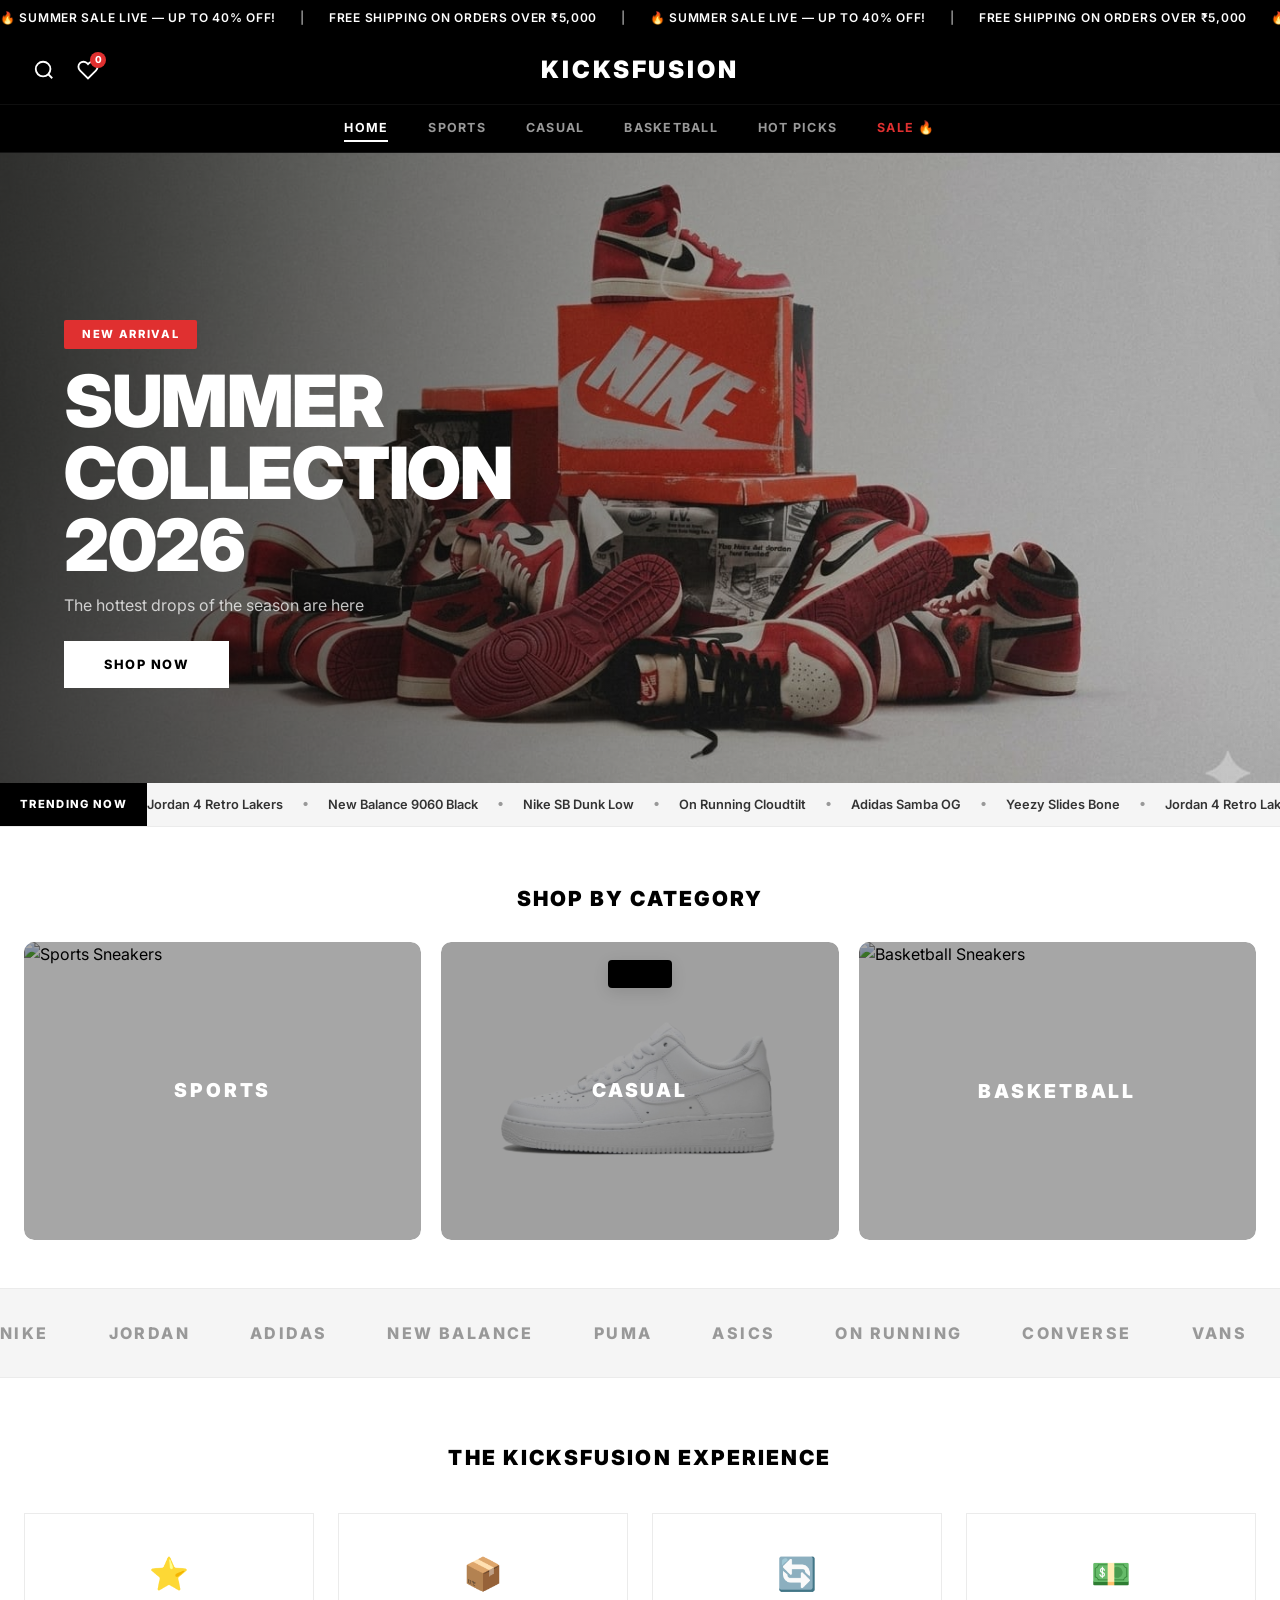
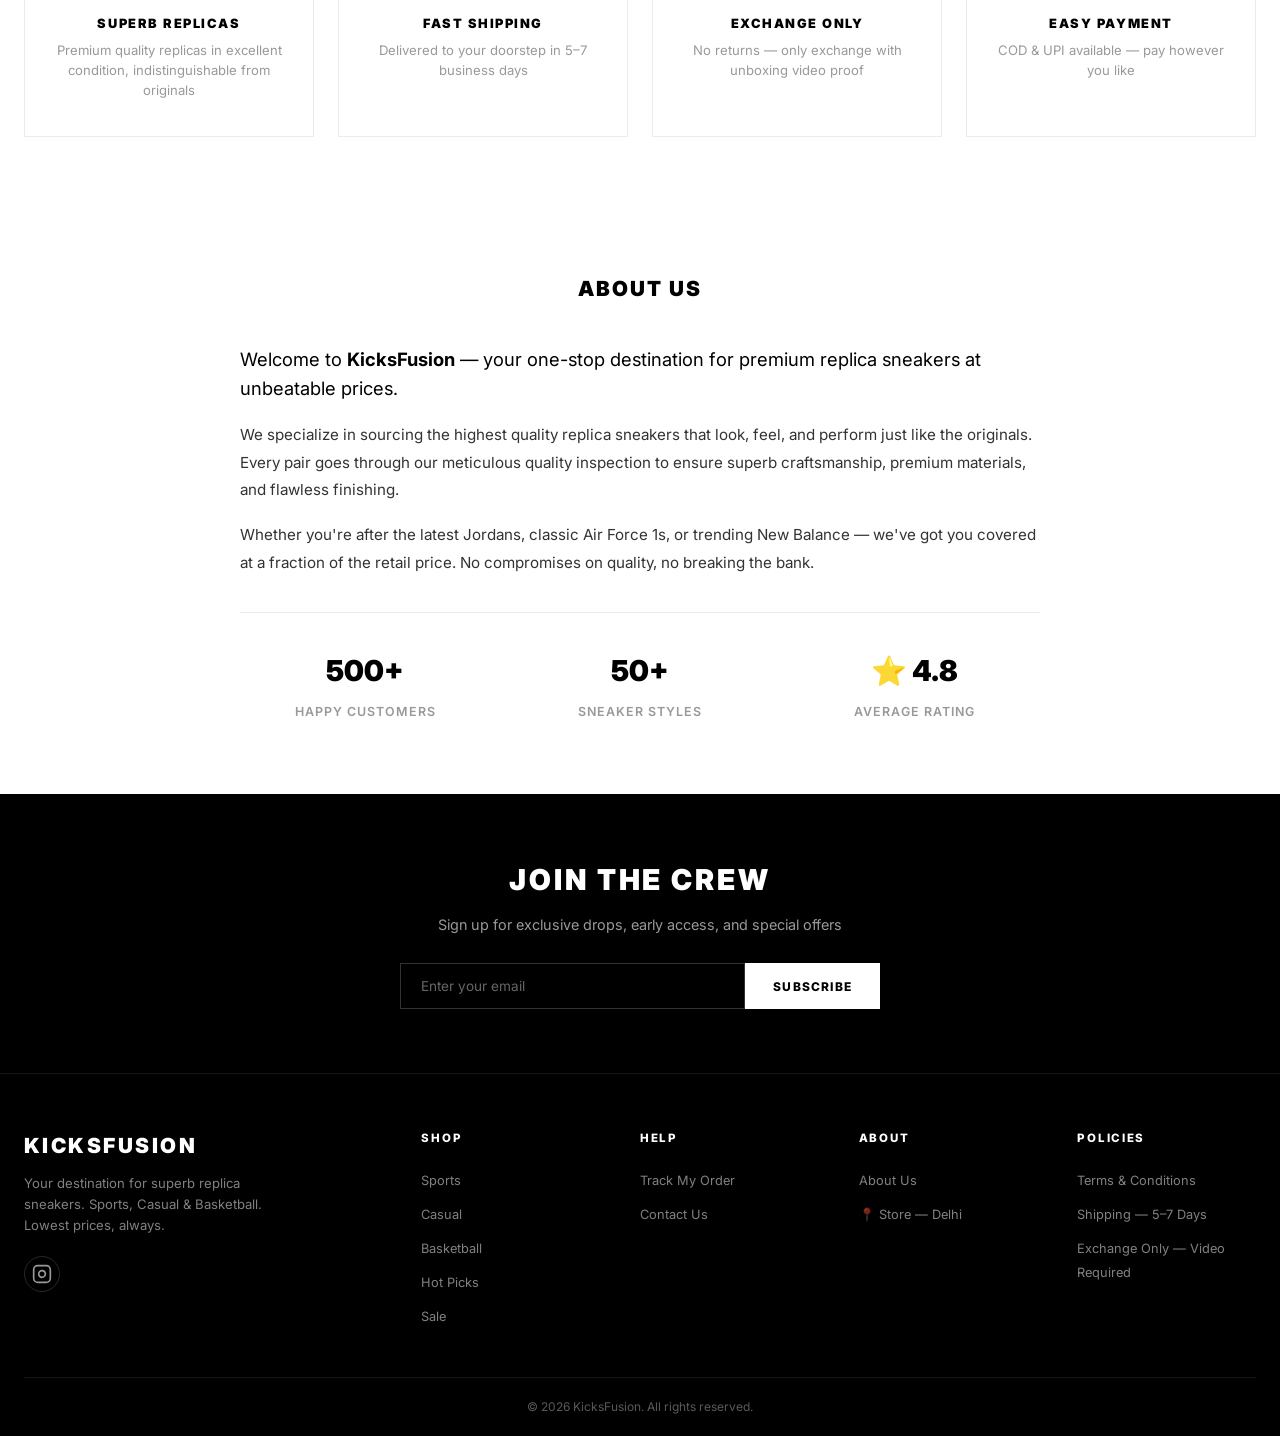
==== index.html @ e2db168f "Initial commit: Sneaker store website" ====
<!DOCTYPE html>
<html lang="en">
<head>
  <meta charset="UTF-8" />
  <meta name="viewport" content="width=device-width, initial-scale=1.0" />
  <title>KicksFusion — Premium Sneakers Store</title>
  <meta name="description" content="Shop premium replica sneakers at KicksFusion. Sports, Casual & Basketball shoes. Air Jordans, Nike Dunks, Yeezys, New Balance and more. Superb quality at the lowest prices." />
  <link rel="preconnect" href="https://fonts.googleapis.com" />
  <link rel="preconnect" href="https://fonts.gstatic.com" crossorigin />
  <link href="https://fonts.googleapis.com/css2?family=Inter:wght@400;500;600;700;800;900&display=swap" rel="stylesheet" />
  <link rel="stylesheet" href="style.css" />
</head>
<body>

  <!-- ========== ANNOUNCEMENT BAR ========== -->
  <div class="announcement-bar" id="announcement-bar">
    <div class="announcement-track">
      <div class="announcement-content">
        <span>🔥 SUMMER SALE LIVE — UP TO 40% OFF!</span>
        <span class="ann-divider">|</span>
        <span>FREE SHIPPING ON ORDERS OVER ₹5,000</span>
        <span class="ann-divider">|</span>
        <span>🔥 SUMMER SALE LIVE — UP TO 40% OFF!</span>
        <span class="ann-divider">|</span>
        <span>FREE SHIPPING ON ORDERS OVER ₹5,000</span>
      </div>
      <div class="announcement-content">
        <span>🔥 SUMMER SALE LIVE — UP TO 40% OFF!</span>
        <span class="ann-divider">|</span>
        <span>FREE SHIPPING ON ORDERS OVER ₹5,000</span>
        <span class="ann-divider">|</span>
        <span>🔥 SUMMER SALE LIVE — UP TO 40% OFF!</span>
        <span class="ann-divider">|</span>
        <span>FREE SHIPPING ON ORDERS OVER ₹5,000</span>
      </div>
    </div>
  </div>

  <!-- ========== NAVIGATION ========== -->
  <nav class="navbar" id="navbar">
    <div class="nav-container">
      <button class="hamburger" id="hamburger" aria-label="Menu">
        <svg width="24" height="24" viewBox="0 0 24 24" fill="none" stroke="currentColor" stroke-width="2"><line x1="3" y1="6" x2="21" y2="6"/><line x1="3" y1="12" x2="21" y2="12"/><line x1="3" y1="18" x2="21" y2="18"/></svg>
      </button>

      <a href="#" class="logo" id="logo">KICKSFUSION</a>

      <div class="nav-icons">
        <button class="nav-icon-btn" id="search-toggle" aria-label="Search">
          <svg width="22" height="22" viewBox="0 0 24 24" fill="none" stroke="currentColor" stroke-width="2"><circle cx="11" cy="11" r="8"/><line x1="21" y1="21" x2="16.65" y2="16.65"/></svg>
        </button>
        <a href="wishlist.html" class="nav-icon-btn nav-wishlist-btn" id="wishlist-toggle" aria-label="Wishlist">
          <svg width="22" height="22" viewBox="0 0 24 24" fill="none" stroke="currentColor" stroke-width="2"><path d="M20.84 4.61a5.5 5.5 0 00-7.78 0L12 5.67l-1.06-1.06a5.5 5.5 0 00-7.78 7.78l1.06 1.06L12 21.23l7.78-7.78 1.06-1.06a5.5 5.5 0 000-7.78z"/></svg>
          <span class="wishlist-count" id="wishlist-count">0</span>
        </a>
      </div>
    </div>

    <!-- Desktop Nav Links -->
    <div class="nav-links-bar">
      <div class="nav-links-container">
        <a href="index.html" class="nav-link active">HOME</a>
        <a href="category.html?cat=sports" class="nav-link">SPORTS</a>
        <a href="category.html?cat=casual" class="nav-link">CASUAL</a>
        <a href="category.html?cat=basketball" class="nav-link">BASKETBALL</a>
        <a href="category.html?cat=hot-picks" class="nav-link">HOT PICKS</a>
        <a href="category.html?cat=sale" class="nav-link sale-link">SALE 🔥</a>
      </div>
    </div>
  </nav>

  <!-- ========== MOBILE MENU ========== -->
  <div class="mobile-menu" id="mobile-menu">
    <div class="mobile-menu-header">
      <span class="mobile-menu-title">MENU</span>
      <button class="mobile-menu-close" id="mobile-menu-close" aria-label="Close menu">
        <svg width="24" height="24" viewBox="0 0 24 24" fill="none" stroke="currentColor" stroke-width="2"><line x1="18" y1="6" x2="6" y2="18"/><line x1="6" y1="6" x2="18" y2="18"/></svg>
      </button>
    </div>
    <div class="mobile-menu-links">
      <a href="index.html">HOME</a>
      <a href="category.html?cat=sports">SPORTS</a>
      <a href="category.html?cat=casual">CASUAL</a>
      <a href="category.html?cat=basketball">BASKETBALL</a>
      <a href="category.html?cat=hot-picks">HOT PICKS</a>
      <a href="category.html?cat=sale" class="sale-link">SALE 🔥</a>
    </div>
  </div>
  <div class="menu-overlay" id="menu-overlay"></div>

  <!-- ========== SEARCH BAR ========== -->
  <div class="search-overlay" id="search-overlay">
    <div class="search-bar-wrapper">
      <input type="text" class="search-input" id="search-input" placeholder="Search sneakers, brands, styles..." />
      <button class="search-close" id="search-close" aria-label="Close search">
        <svg width="24" height="24" viewBox="0 0 24 24" fill="none" stroke="currentColor" stroke-width="2"><line x1="18" y1="6" x2="6" y2="18"/><line x1="6" y1="6" x2="18" y2="18"/></svg>
      </button>
    </div>
    <div class="search-suggestions">
      <span class="search-tag">Jordan 1</span>
      <span class="search-tag">Dunks</span>
      <span class="search-tag">New Balance 550</span>
      <span class="search-tag">Yeezy</span>
      <span class="search-tag">Air Force 1</span>
      <span class="search-tag">On Running</span>
    </div>
  </div>

  <!-- ========== HERO CAROUSEL ========== -->
  <section class="hero-carousel" id="home">
    <div class="carousel-track" id="carousel-track">
      <div class="carousel-slide active" style="background-image: url('hero-banner.png');">
        <div class="slide-overlay"></div>
        <div class="slide-content">
          <span class="slide-tag">NEW ARRIVAL</span>
          <h1>SUMMER<br/>COLLECTION 2026</h1>
          <p>The hottest drops of the season are here</p>
          <a href="#categories" class="slide-btn" id="hero-shop-btn">SHOP NOW</a>
        </div>
      </div>
    </div>

  </section>

  <!-- ========== TRENDING TICKER ========== -->
  <section class="trending-ticker">
    <div class="ticker-label">TRENDING NOW</div>
    <div class="ticker-track">
      <div class="ticker-content">
        <a href="#" class="ticker-item">Jordan 4 Retro Lakers</a>
        <span class="ticker-dot">●</span>
        <a href="#" class="ticker-item">New Balance 9060 Black</a>
        <span class="ticker-dot">●</span>
        <a href="#" class="ticker-item">Nike SB Dunk Low</a>
        <span class="ticker-dot">●</span>
        <a href="#" class="ticker-item">On Running Cloudtilt</a>
        <span class="ticker-dot">●</span>
        <a href="#" class="ticker-item">Adidas Samba OG</a>
        <span class="ticker-dot">●</span>
        <a href="#" class="ticker-item">Yeezy Slides Bone</a>
        <span class="ticker-dot">●</span>
        <a href="#" class="ticker-item">Jordan 4 Retro Lakers</a>
        <span class="ticker-dot">●</span>
        <a href="#" class="ticker-item">New Balance 9060 Black</a>
        <span class="ticker-dot">●</span>
        <a href="#" class="ticker-item">Nike SB Dunk Low</a>
        <span class="ticker-dot">●</span>
        <a href="#" class="ticker-item">On Running Cloudtilt</a>
        <span class="ticker-dot">●</span>
        <a href="#" class="ticker-item">Adidas Samba OG</a>
        <span class="ticker-dot">●</span>
        <a href="#" class="ticker-item">Yeezy Slides Bone</a>
        <span class="ticker-dot">●</span>
      </div>
    </div>
  </section>

  <!-- ========== CATEGORY GRID ========== -->
  <section class="category-section" id="categories">
    <h2 class="section-title centered">SHOP BY CATEGORY</h2>
    <div class="category-grid">
      <a href="category.html?cat=sports" class="cat-block cat-animate" id="cat-sports">
        <img src="https://images.unsplash.com/photo-1542291026-7eec264c27ff?w=600&q=80" alt="Sports Sneakers" loading="lazy"/>
        <div class="cat-label">SPORTS</div>
      </a>
      <a href="category.html?cat=casual" class="cat-block cat-animate" id="cat-casual">
        <img src="af1_1.jpg" alt="Casual Sneakers" loading="lazy"/>
        <div class="cat-label">CASUAL</div>
      </a>
      <a href="category.html?cat=basketball" class="cat-block cat-animate" id="cat-basketball">
        <img src="https://images.unsplash.com/photo-1600185365926-3a2ce3cdb9eb?w=600&q=80" alt="Basketball Sneakers" loading="lazy"/>
        <div class="cat-label">BASKETBALL</div>
      </a>
    </div>
  </section>


  <!-- ========== BRAND MARQUEE ========== -->
  <section class="brand-marquee">
    <div class="brand-track">
      <div class="brand-items">
        <span>NIKE</span><span>JORDAN</span><span>ADIDAS</span><span>NEW BALANCE</span>
        <span>PUMA</span><span>ASICS</span><span>ON RUNNING</span><span>CONVERSE</span>
        <span>VANS</span><span>YEEZY</span><span>SALOMON</span><span>REEBOK</span>
        <span>NIKE</span><span>JORDAN</span><span>ADIDAS</span><span>NEW BALANCE</span>
        <span>PUMA</span><span>ASICS</span><span>ON RUNNING</span><span>CONVERSE</span>
        <span>VANS</span><span>YEEZY</span><span>SALOMON</span><span>REEBOK</span>
      </div>
    </div>
  </section>

  <!-- ========== KICKSFUSION EXPERIENCE ========== -->
  <section class="experience-section" id="experience">
    <h2 class="section-title centered">THE KICKSFUSION EXPERIENCE</h2>
    <div class="experience-grid">
      <div class="exp-card" id="exp-replicas">
        <div class="exp-icon">⭐</div>
        <h3>SUPERB REPLICAS</h3>
        <p>Premium quality replicas in excellent condition, indistinguishable from originals</p>
      </div>
      <div class="exp-card" id="exp-shipping">
        <div class="exp-icon">📦</div>
        <h3>FAST SHIPPING</h3>
        <p>Delivered to your doorstep in 5–7 business days</p>
      </div>
      <div class="exp-card" id="exp-returns">
        <div class="exp-icon">🔄</div>
        <h3>EXCHANGE ONLY</h3>
        <p>No returns — only exchange with unboxing video proof</p>
      </div>
      <div class="exp-card" id="exp-payment">
        <div class="exp-icon">💵</div>
        <h3>EASY PAYMENT</h3>
        <p>COD & UPI available — pay however you like</p>
      </div>
    </div>
  </section>

  <!-- ========== ABOUT US ========== -->
  <section class="about-section" id="about">
    <div class="about-inner">
      <h2 class="section-title centered">ABOUT US</h2>
      <div class="about-content">
        <div class="about-text">
          <p class="about-lead">Welcome to <strong>KicksFusion</strong> — your one-stop destination for premium replica sneakers at unbeatable prices.</p>
          <p>We specialize in sourcing the highest quality replica sneakers that look, feel, and perform just like the originals. Every pair goes through our meticulous quality inspection to ensure superb craftsmanship, premium materials, and flawless finishing.</p>
          <p>Whether you're after the latest Jordans, classic Air Force 1s, or trending New Balance — we've got you covered at a fraction of the retail price. No compromises on quality, no breaking the bank.</p>
          <div class="about-highlights">
            <div class="about-highlight">
              <span class="about-highlight-num">500+</span>
              <span class="about-highlight-label">Happy Customers</span>
            </div>
            <div class="about-highlight">
              <span class="about-highlight-num">50+</span>
              <span class="about-highlight-label">Sneaker Styles</span>
            </div>
            <div class="about-highlight">
              <span class="about-highlight-num">⭐ 4.8</span>
              <span class="about-highlight-label">Average Rating</span>
            </div>
          </div>
        </div>
      </div>
    </div>
  </section>

  <!-- ========== NEWSLETTER ========== -->
  <section class="newsletter-section" id="newsletter">
    <div class="newsletter-inner">
      <h2>JOIN THE CREW</h2>
      <p>Sign up for exclusive drops, early access, and special offers</p>
      <form class="newsletter-form" id="newsletter-form">
        <input type="email" id="newsletter-email" placeholder="Enter your email" required />
        <button type="submit" class="newsletter-btn">SUBSCRIBE</button>
      </form>
    </div>
  </section>

  <!-- ========== FOOTER ========== -->
  <footer class="footer" id="footer">
    <div class="footer-container">
      <div class="footer-grid">
        <div class="footer-col footer-brand-col">
          <a href="#" class="footer-logo">KICKSFUSION</a>
          <p class="footer-desc">Your destination for superb replica sneakers. Sports, Casual & Basketball. Lowest prices, always.</p>
          <div class="footer-socials">
            <a href="https://www.instagram.com/_kicks_fusion_/" target="_blank" aria-label="Instagram" class="social-link">
              <svg width="20" height="20" viewBox="0 0 24 24" fill="none" stroke="currentColor" stroke-width="2"><rect x="2" y="2" width="20" height="20" rx="5"/><path d="M16 11.37A4 4 0 1112.63 8 4 4 0 0116 11.37z"/><line x1="17.5" y1="6.5" x2="17.51" y2="6.5"/></svg>
            </a>
          </div>
        </div>
        <div class="footer-col">
          <h4>SHOP</h4>
          <ul>
            <li><a href="category.html?cat=sports">Sports</a></li>
            <li><a href="category.html?cat=casual">Casual</a></li>
            <li><a href="category.html?cat=basketball">Basketball</a></li>
            <li><a href="category.html?cat=hot-picks">Hot Picks</a></li>
            <li><a href="category.html?cat=sale">Sale</a></li>
          </ul>
        </div>
        <div class="footer-col">
          <h4>HELP</h4>
          <ul>
            <li><a href="https://wa.me/918830056741?text=Hi!%20I%20want%20to%20track%20my%20order." target="_blank">Track My Order</a></li>
            <li><a href="https://wa.me/918830056741?text=Hi!%20I%20need%20help." target="_blank">Contact Us</a></li>
          </ul>
        </div>
        <div class="footer-col">
          <h4>ABOUT</h4>
          <ul>
            <li><a href="#about">About Us</a></li>
            <li><a href="https://www.google.com/maps/place/Delhi" target="_blank">📍 Store — Delhi</a></li>
          </ul>
        </div>
        <div class="footer-col">
          <h4>POLICIES</h4>
          <ul>

            <li><a href="#">Terms & Conditions</a></li>
            <li><a href="#">Shipping — 5–7 Days</a></li>
            <li><a href="#">Exchange Only — Video Required</a></li>
          </ul>
        </div>
      </div>
      <div class="footer-bottom">
        <p>© 2026 KicksFusion. All rights reserved.</p>
      </div>
    </div>
  </footer>

  <!-- ========== TOAST ========== -->
  <div class="toast" id="toast">
    <span class="toast-msg" id="toast-msg"></span>
  </div>

  <script src="products.js"></script>
  <script src="script.js"></script>
</body>
</html>
---- style.css ----
/* ==============================================
   KICKSFUSION — Premium Sneaker Store Styles
   Inspired by CrepDogCrew design language
   ============================================== */

/* ---------- VARIABLES ---------- */
:root {
  --black: #000000;
  --white: #ffffff;
  --off-white: #f5f5f5;
  --light-grey: #ebebeb;
  --mid-grey: #999999;
  --dark-grey: #333333;
  --red: #e03030;
  --sale-red: #d32f2f;
  --green: #2e7d32;
  --font: 'Inter', system-ui, -apple-system, sans-serif;
  --max-w: 1400px;
  --transition: 0.3s ease;
  --shadow-sm: 0 1px 4px rgba(0,0,0,0.08);
  --shadow-md: 0 4px 16px rgba(0,0,0,0.12);
}

/* ---------- RESET ---------- */
*, *::before, *::after { margin: 0; padding: 0; box-sizing: border-box; }
html { scroll-behavior: smooth; font-size: 16px; }
body {
  font-family: var(--font);
  background: var(--white);
  color: var(--black);
  line-height: 1.5;
  overflow-x: hidden;
  -webkit-font-smoothing: antialiased;
}
a { text-decoration: none; color: inherit; }
ul { list-style: none; }
img { display: block; max-width: 100%; height: auto; }
button { font-family: inherit; cursor: pointer; border: none; background: none; color: inherit; }

/* ============================================
   ANNOUNCEMENT BAR
   ============================================ */
.announcement-bar {
  background: var(--black);
  color: var(--white);
  font-size: 0.75rem;
  font-weight: 600;
  letter-spacing: 0.06em;
  text-transform: uppercase;
  overflow: hidden;
  height: 36px;
  display: flex;
  align-items: center;
}

.announcement-track {
  width: 100%;
  overflow: hidden;
  display: flex;
}

.announcement-content {
  display: flex;
  gap: 24px;
  white-space: nowrap;
  animation: scrollAnnouncement 35s linear infinite;
  flex-shrink: 0;
  padding-right: 24px;
}

.ann-divider { color: var(--mid-grey); }

@keyframes scrollAnnouncement {
  from { transform: translateX(0); }
  to { transform: translateX(-100%); }
}

/* ============================================
   NAVBAR
   ============================================ */
.navbar {
  position: sticky;
  top: 0;
  z-index: 100;
  background: var(--black);
  border-bottom: 1px solid rgba(255,255,255,0.08);
}

.nav-container {
  display: flex;
  align-items: center;
  justify-content: space-between;
  padding: 14px 24px;
  max-width: var(--max-w);
  margin: 0 auto;
}

.hamburger {
  color: var(--white);
  display: flex;
  align-items: center;
  justify-content: center;
  width: 40px;
  height: 40px;
}

.logo {
  font-size: 1.5rem;
  font-weight: 900;
  letter-spacing: 0.12em;
  color: var(--white);
  position: absolute;
  left: 50%;
  transform: translateX(-50%);
}

.nav-icons {
  display: flex;
  align-items: center;
  gap: 4px;
}

.nav-icon-btn {
  color: var(--white);
  width: 40px;
  height: 40px;
  display: flex;
  align-items: center;
  justify-content: center;
  border-radius: 50%;
  transition: var(--transition);
}

.nav-icon-btn:hover { background: rgba(255,255,255,0.1); }

/* Wishlist header button */
.nav-wishlist-btn { position: relative; }

.wishlist-count {
  position: absolute;
  top: 2px;
  right: 2px;
  font-size: 0.6rem;
  font-weight: 800;
  background: var(--red);
  color: var(--white);
  min-width: 16px;
  height: 16px;
  display: flex;
  align-items: center;
  justify-content: center;
  border-radius: 50%;
  padding: 0 4px;
}

/* Like button on product cards */
.product-like-btn {
  position: absolute;
  bottom: 8px;
  right: 8px;
  z-index: 3;
  width: 32px;
  height: 32px;
  display: flex;
  align-items: center;
  justify-content: center;
  border-radius: 50%;
  background: var(--white);
  border: none;
  cursor: pointer;
  color: #ccc;
  box-shadow: 0 2px 8px rgba(0,0,0,0.1);
  transition: all 0.25s ease;
}

.product-like-btn:hover {
  background: var(--white);
  transform: scale(1.1);
}

.product-like-btn.liked {
  color: #e53e3e;
  background: var(--white);
}

.product-like-btn.liked svg {
  animation: likePopIn 0.35s ease;
}

@keyframes likePopIn {
  0% { transform: scale(1); }
  50% { transform: scale(1.35); }
  100% { transform: scale(1); }
}

/* Desktop Nav Links Bar */
.nav-links-bar {
  background: var(--black);
  border-top: 1px solid rgba(255,255,255,0.06);
  display: none;
}

.nav-links-container {
  max-width: var(--max-w);
  margin: 0 auto;
  display: flex;
  justify-content: center;
  gap: 40px;
  padding: 10px 24px;
}

.nav-link {
  font-size: 0.78rem;
  font-weight: 700;
  letter-spacing: 0.1em;
  color: rgba(255,255,255,0.6);
  transition: var(--transition);
  padding: 4px 0;
  position: relative;
}

.nav-link::after {
  content: '';
  position: absolute;
  bottom: 0;
  left: 0;
  width: 0;
  height: 2px;
  background: var(--white);
  transition: var(--transition);
}

.nav-link:hover, .nav-link.active { color: var(--white); }
.nav-link:hover::after, .nav-link.active::after { width: 100%; }
.nav-link.sale-link { color: var(--red); }
.nav-link.sale-link:hover { color: #ff5555; }
.nav-link.sale-link::after { background: var(--red); }

@media (min-width: 769px) {
  .nav-links-bar { display: block; }
  .hamburger { display: none; }
}

/* ============================================
   MOBILE MENU
   ============================================ */
.mobile-menu {
  position: fixed;
  top: 0;
  left: -100%;
  width: 320px;
  max-width: 85vw;
  height: 100vh;
  background: var(--white);
  z-index: 1000;
  transition: left 0.35s cubic-bezier(0.4, 0, 0.2, 1);
  overflow-y: auto;
}

.mobile-menu.open { left: 0; }

.mobile-menu-header {
  display: flex;
  align-items: center;
  justify-content: space-between;
  padding: 20px 24px;
  border-bottom: 1px solid var(--light-grey);
}

.mobile-menu-title {
  font-size: 0.85rem;
  font-weight: 800;
  letter-spacing: 0.15em;
}

.mobile-menu-close {
  width: 36px;
  height: 36px;
  display: flex;
  align-items: center;
  justify-content: center;
}

.mobile-menu-links {
  display: flex;
  flex-direction: column;
}

.mobile-menu-links a {
  padding: 16px 24px;
  font-size: 0.9rem;
  font-weight: 700;
  letter-spacing: 0.08em;
  border-bottom: 1px solid var(--light-grey);
  transition: var(--transition);
}

.mobile-menu-links a:hover { background: var(--off-white); }
.mobile-menu-links .sale-link { color: var(--red); }

.menu-overlay {
  position: fixed;
  inset: 0;
  background: rgba(0,0,0,0.5);
  z-index: 999;
  opacity: 0;
  pointer-events: none;
  transition: opacity 0.3s ease;
}

.menu-overlay.show {
  opacity: 1;
  pointer-events: all;
}

/* ============================================
   SEARCH OVERLAY
   ============================================ */
.search-overlay {
  position: fixed;
  top: 0;
  left: 0;
  right: 0;
  background: var(--white);
  z-index: 500;
  padding: 24px;
  transform: translateY(-100%);
  transition: transform 0.35s cubic-bezier(0.4, 0, 0.2, 1);
  box-shadow: var(--shadow-md);
}

.search-overlay.open { transform: translateY(0); }

.search-bar-wrapper {
  max-width: 700px;
  margin: 0 auto;
  display: flex;
  align-items: center;
  gap: 12px;
  border-bottom: 2px solid var(--black);
  padding-bottom: 12px;
}

.search-input {
  flex: 1;
  font-size: 1.1rem;
  font-weight: 500;
  border: none;
  outline: none;
  font-family: inherit;
  background: transparent;
}

.search-close {
  width: 36px;
  height: 36px;
  display: flex;
  align-items: center;
  justify-content: center;
}

.search-suggestions {
  max-width: 700px;
  margin: 16px auto 0;
  display: flex;
  flex-wrap: wrap;
  gap: 8px;
}

.search-tag {
  padding: 6px 16px;
  background: var(--off-white);
  border-radius: 50px;
  font-size: 0.8rem;
  font-weight: 600;
  cursor: pointer;
  transition: var(--transition);
}

.search-tag:hover {
  background: var(--black);
  color: var(--white);
}

/* ============================================
   HERO CAROUSEL
   ============================================ */
.hero-carousel {
  position: relative;
  width: 100%;
  height: 70vh;
  min-height: 400px;
  max-height: 700px;
  overflow: hidden;
  background: var(--black);
}

.carousel-track {
  width: 100%;
  height: 100%;
  position: relative;
}

.carousel-slide {
  position: absolute;
  inset: 0;
  background-size: cover;
  background-position: center;
  opacity: 0;
  transition: opacity 0.8s ease;
}

.carousel-slide.active { opacity: 1; }

.slide-overlay {
  position: absolute;
  inset: 0;
  background: linear-gradient(to right, rgba(0,0,0,0.7) 0%, rgba(0,0,0,0.3) 50%, rgba(0,0,0,0.1) 100%);
}

.slide-content {
  position: absolute;
  bottom: 15%;
  left: 5%;
  color: var(--white);
  max-width: 500px;
  z-index: 2;
}

.slide-tag {
  display: inline-block;
  font-size: 0.7rem;
  font-weight: 800;
  letter-spacing: 0.15em;
  padding: 6px 18px;
  background: var(--red);
  color: var(--white);
  border-radius: 2px;
  margin-bottom: 16px;
  text-transform: uppercase;
}

.slide-content h1 {
  font-size: clamp(2.5rem, 6vw, 4.5rem);
  font-weight: 900;
  line-height: 1;
  letter-spacing: -0.02em;
  margin-bottom: 12px;
  text-transform: uppercase;
}

.slide-content p {
  font-size: 1rem;
  color: rgba(255,255,255,0.75);
  margin-bottom: 24px;
  font-weight: 400;
}

.slide-btn {
  display: inline-block;
  padding: 14px 40px;
  background: var(--white);
  color: var(--black);
  font-size: 0.8rem;
  font-weight: 800;
  letter-spacing: 0.12em;
  text-transform: uppercase;
  transition: var(--transition);
}

.slide-btn:hover {
  background: var(--black);
  color: var(--white);
  outline: 2px solid var(--white);
}

.carousel-controls {
  position: absolute;
  bottom: 24px;
  right: 5%;
  display: flex;
  align-items: center;
  gap: 12px;
  z-index: 3;
}

.carousel-arrow {
  width: 44px;
  height: 44px;
  background: rgba(255,255,255,0.15);
  backdrop-filter: blur(8px);
  border-radius: 50%;
  display: flex;
  align-items: center;
  justify-content: center;
  color: var(--white);
  transition: var(--transition);
  border: 1px solid rgba(255,255,255,0.2);
}

.carousel-arrow:hover {
  background: var(--white);
  color: var(--black);
}

.carousel-dots {
  display: flex;
  gap: 8px;
}

.carousel-dot {
  width: 10px;
  height: 10px;
  border-radius: 50%;
  background: rgba(255,255,255,0.3);
  cursor: pointer;
  transition: var(--transition);
}

.carousel-dot.active {
  background: var(--white);
  transform: scale(1.2);
}

/* ============================================
   TRENDING TICKER
   ============================================ */
.trending-ticker {
  display: flex;
  align-items: center;
  background: var(--off-white);
  border-bottom: 1px solid var(--light-grey);
  height: 44px;
  overflow: hidden;
}

.ticker-label {
  flex-shrink: 0;
  font-size: 0.7rem;
  font-weight: 800;
  letter-spacing: 0.12em;
  padding: 0 20px;
  background: var(--black);
  color: var(--white);
  height: 100%;
  display: flex;
  align-items: center;
}

.ticker-track {
  flex: 1;
  overflow: hidden;
}

.ticker-content {
  display: flex;
  align-items: center;
  gap: 20px;
  white-space: nowrap;
  animation: tickerScroll 25s linear infinite;
}

.ticker-item {
  font-size: 0.8rem;
  font-weight: 600;
  color: var(--dark-grey);
  transition: var(--transition);
}

.ticker-item:hover { color: var(--red); }

.ticker-dot {
  font-size: 0.35rem;
  color: var(--mid-grey);
}

@keyframes tickerScroll {
  from { transform: translateX(0); }
  to { transform: translateX(-50%); }
}

/* ============================================
   CATEGORY SECTION & GRID
   ============================================ */
.category-section {
  padding: 56px 0 48px;
}

.category-grid {
  display: grid;
  grid-template-columns: repeat(3, 1fr);
  gap: 20px;
  max-width: var(--max-w);
  margin: 28px auto 0;
  padding: 0 24px;
}

.cat-block {
  position: relative;
  aspect-ratio: 4/3;
  overflow: hidden;
  display: flex;
  align-items: center;
  justify-content: center;
  border-radius: 10px;
}

.cat-block img {
  width: 100%;
  height: 100%;
  object-fit: cover;
  transition: transform 0.5s ease;
}

.cat-block:hover img { transform: scale(1.08); }

.cat-block::after {
  content: '';
  position: absolute;
  inset: 0;
  background: rgba(0,0,0,0.35);
  transition: var(--transition);
  border-radius: 10px;
}

.cat-block:hover::after { background: rgba(0,0,0,0.15); }

.cat-label {
  position: absolute;
  z-index: 2;
  font-size: clamp(0.95rem, 1.8vw, 1.2rem);
  font-weight: 900;
  letter-spacing: 0.15em;
  color: var(--white);
  text-transform: uppercase;
}

/* Category card staggered animation */
.cat-animate {
  opacity: 0;
  transform: translateY(40px) scale(0.95);
  transition: opacity 0.6s cubic-bezier(0.4, 0, 0.2, 1),
              transform 0.6s cubic-bezier(0.4, 0, 0.2, 1);
}

.cat-animate.visible { opacity: 1; transform: translateY(0) scale(1); }
.cat-animate:nth-child(1) { transition-delay: 0.05s; }
.cat-animate:nth-child(2) { transition-delay: 0.2s; }
.cat-animate:nth-child(3) { transition-delay: 0.35s; }

/* ============================================
   PRODUCT SECTIONS
   ============================================ */
.product-section {
  padding: 48px 0 56px;
}

.section-top {
  display: flex;
  align-items: center;
  justify-content: space-between;
  padding: 0 24px;
  margin-bottom: 28px;
  max-width: var(--max-w);
  margin-left: auto;
  margin-right: auto;
  margin-bottom: 28px;
}

.section-title {
  font-size: 1.3rem;
  font-weight: 900;
  letter-spacing: 0.1em;
  text-transform: uppercase;
}

.section-title.centered { text-align: center; }

.view-all-link {
  font-size: 0.8rem;
  font-weight: 700;
  letter-spacing: 0.06em;
  color: var(--dark-grey);
  transition: var(--transition);
  text-transform: uppercase;
  border-bottom: 2px solid transparent;
  padding-bottom: 2px;
}

.view-all-link:hover {
  color: var(--black);
  border-bottom-color: var(--black);
}

/* Product Scroll Container */
.product-scroll {
  display: flex;
  gap: 16px;
  overflow-x: auto;
  scroll-snap-type: x mandatory;
  padding: 0 24px 16px;
  max-width: var(--max-w);
  margin: 0 auto;
  scrollbar-width: none;
  -ms-overflow-style: none;
}

.product-scroll::-webkit-scrollbar { display: none; }

/* Product Card */
.product-card {
  flex: 0 0 240px;
  scroll-snap-align: start;
  cursor: pointer;
  position: relative;
  background: var(--white);
  transition: var(--transition);
}

.product-card:hover { transform: translateY(-4px); }

.product-card-image {
  position: relative;
  aspect-ratio: 1;
  background: #f5f5f5;
  overflow: hidden;
}

.product-card-image img {
  width: 100%;
  height: 100%;
  object-fit: cover;
  transition: transform 0.4s ease;
}

.product-card:hover .product-card-image img { transform: scale(1.05); }

.product-card-badge {
  position: absolute;
  top: 10px;
  left: 10px;
  z-index: 2;
  font-size: 0.65rem;
  font-weight: 800;
  padding: 4px 10px;
  text-transform: uppercase;
  letter-spacing: 0.06em;
}

.badge-sale { background: var(--sale-red); color: var(--white); }
.badge-new { background: var(--black); color: var(--white); }
.badge-hot { background: #ff8c00; color: var(--white); }
.badge-exclusive { background: #6c3aab; color: var(--white); }

.product-card-info {
  padding: 16px 8px 12px;
  text-align: center;
}

.product-card-name {
  font-size: 0.78rem;
  font-weight: 800;
  text-transform: uppercase;
  letter-spacing: 0.03em;
  line-height: 1.35;
  margin-bottom: 8px;
  color: var(--black);
  display: -webkit-box;
  -webkit-line-clamp: 2;
  -webkit-box-orient: vertical;
  overflow: hidden;
}

.product-card-price {
  display: flex;
  align-items: center;
  justify-content: center;
  gap: 8px;
  flex-wrap: wrap;
}

.price-label {
  font-size: 0.8rem;
  font-weight: 500;
  color: var(--dark-grey);
}

.price-current {
  font-size: 0.9rem;
  font-weight: 800;
}

.price-old {
  font-size: 0.8rem;
  color: var(--sale-red);
  text-decoration: line-through;
  font-weight: 500;
}

.price-discount {
  font-size: 0.72rem;
  font-weight: 700;
  color: var(--green);
}

/* ============================================
   PROMO BANNER
   ============================================ */
.promo-banner {
  padding: 2px 0;
}

.promo-banner-inner {
  display: block;
  position: relative;
  width: 100%;
  height: 360px;
  background-size: cover;
  background-position: center;
  overflow: hidden;
}

.promo-overlay {
  position: absolute;
  inset: 0;
  background: linear-gradient(to right, rgba(0,0,0,0.65) 0%, rgba(0,0,0,0.2) 60%, transparent 100%);
}

.promo-content {
  position: absolute;
  bottom: 15%;
  left: 5%;
  color: var(--white);
  z-index: 2;
}

.promo-tag {
  display: inline-block;
  font-size: 0.7rem;
  font-weight: 800;
  letter-spacing: 0.12em;
  padding: 5px 14px;
  background: var(--red);
  margin-bottom: 14px;
  text-transform: uppercase;
}

.promo-content h2 {
  font-size: clamp(1.8rem, 4vw, 3rem);
  font-weight: 900;
  line-height: 1.05;
  letter-spacing: 0.02em;
  text-transform: uppercase;
  margin-bottom: 16px;
}

.promo-cta {
  font-size: 0.8rem;
  font-weight: 800;
  letter-spacing: 0.1em;
  padding: 12px 32px;
  background: var(--white);
  color: var(--black);
  text-transform: uppercase;
  display: inline-block;
  transition: var(--transition);
}

.promo-banner-inner:hover .promo-cta {
  background: var(--black);
  color: var(--white);
}

/* ============================================
   CATEGORY BANNER ROW
   ============================================ */
.category-banner-row {
  display: flex;
  overflow-x: auto;
  gap: 2px;
  scrollbar-width: none;
  padding: 2px 0;
}

.category-banner-row::-webkit-scrollbar { display: none; }

.cat-banner-item {
  flex: 0 0 20%;
  min-width: 200px;
  position: relative;
  aspect-ratio: 3/4;
  overflow: hidden;
}

.cat-banner-item img {
  width: 100%;
  height: 100%;
  object-fit: cover;
  transition: transform 0.5s ease;
}

.cat-banner-item:hover img { transform: scale(1.06); }

.cat-banner-item::after {
  content: '';
  position: absolute;
  inset: 0;
  background: linear-gradient(to top, rgba(0,0,0,0.6) 0%, transparent 50%);
}

.cat-banner-label {
  position: absolute;
  bottom: 20px;
  left: 0;
  right: 0;
  text-align: center;
  font-size: 0.85rem;
  font-weight: 900;
  letter-spacing: 0.15em;
  color: var(--white);
  text-transform: uppercase;
  z-index: 2;
}

/* ============================================
   BRAND MARQUEE
   ============================================ */
.brand-marquee {
  padding: 32px 0;
  border-top: 1px solid var(--light-grey);
  border-bottom: 1px solid var(--light-grey);
  overflow: hidden;
  background: var(--off-white);
}

.brand-track { overflow: hidden; }

.brand-items {
  display: flex;
  gap: 60px;
  animation: brandScroll 20s linear infinite;
  white-space: nowrap;
}

.brand-items span {
  font-size: 1rem;
  font-weight: 800;
  color: var(--mid-grey);
  letter-spacing: 0.15em;
  flex-shrink: 0;
}

@keyframes brandScroll {
  from { transform: translateX(0); }
  to { transform: translateX(-50%); }
}

/* ============================================
   EXPERIENCE SECTION
   ============================================ */
.experience-section {
  padding: 64px 24px;
  max-width: var(--max-w);
  margin: 0 auto;
}

.experience-section .section-title {
  margin-bottom: 40px;
}

.experience-grid {
  display: grid;
  grid-template-columns: repeat(4, 1fr);
  gap: 24px;
}

.exp-card {
  text-align: center;
  padding: 36px 20px;
  border: 1px solid var(--light-grey);
  transition: var(--transition);
}

.exp-card:hover {
  border-color: var(--black);
  transform: translateY(-4px);
  box-shadow: var(--shadow-md);
}

.exp-icon {
  font-size: 2rem;
  margin-bottom: 16px;
}

.exp-card h3 {
  font-size: 0.8rem;
  font-weight: 900;
  letter-spacing: 0.12em;
  margin-bottom: 8px;
}

.exp-card p {
  font-size: 0.82rem;
  color: var(--mid-grey);
  line-height: 1.5;
}

/* ============================================
   ABOUT US SECTION
   ============================================ */
.about-section {
  padding: 72px 24px;
  background: var(--white);
}

.about-inner {
  max-width: var(--max-w);
  margin: 0 auto;
}

.about-section .section-title {
  margin-bottom: 40px;
}

.about-content {
  max-width: 800px;
  margin: 0 auto;
}

.about-text p {
  font-size: 0.95rem;
  color: var(--dark-grey);
  line-height: 1.8;
  margin-bottom: 18px;
}

.about-lead {
  font-size: 1.15rem !important;
  color: var(--black) !important;
  line-height: 1.6 !important;
}

.about-highlights {
  display: grid;
  grid-template-columns: repeat(3, 1fr);
  gap: 24px;
  margin-top: 36px;
  padding-top: 36px;
  border-top: 1px solid var(--light-grey);
}

.about-highlight {
  text-align: center;
}

.about-highlight-num {
  display: block;
  font-size: 1.8rem;
  font-weight: 900;
  color: var(--black);
  margin-bottom: 6px;
}

.about-highlight-label {
  font-size: 0.78rem;
  font-weight: 600;
  text-transform: uppercase;
  letter-spacing: 0.08em;
  color: var(--mid-grey);
}

@media (max-width: 480px) {
  .about-highlights { grid-template-columns: 1fr; gap: 20px; }
}

/* ============================================
   NEWSLETTER
   ============================================ */
.newsletter-section {
  background: var(--black);
  color: var(--white);
  padding: 64px 24px;
}

.newsletter-inner {
  max-width: 600px;
  margin: 0 auto;
  text-align: center;
}

.newsletter-inner h2 {
  font-size: 1.8rem;
  font-weight: 900;
  letter-spacing: 0.1em;
  margin-bottom: 12px;
}

.newsletter-inner p {
  color: rgba(255,255,255,0.6);
  font-size: 0.9rem;
  margin-bottom: 28px;
}

.newsletter-form {
  display: flex;
  gap: 0;
  max-width: 480px;
  margin: 0 auto;
}

.newsletter-form input {
  flex: 1;
  padding: 14px 20px;
  font-size: 0.85rem;
  font-family: inherit;
  border: 1px solid rgba(255,255,255,0.2);
  background: transparent;
  color: var(--white);
  outline: none;
  transition: var(--transition);
}

.newsletter-form input::placeholder { color: rgba(255,255,255,0.4); }
.newsletter-form input:focus { border-color: var(--white); }

.newsletter-btn {
  padding: 14px 28px;
  background: var(--white);
  color: var(--black);
  font-size: 0.75rem;
  font-weight: 800;
  letter-spacing: 0.1em;
  border: none;
  cursor: pointer;
  font-family: inherit;
  transition: var(--transition);
}

.newsletter-btn:hover {
  background: var(--red);
  color: var(--white);
}

/* ============================================
   FOOTER
   ============================================ */
.footer {
  background: var(--black);
  color: var(--white);
  padding: 56px 24px 0;
  border-top: 1px solid rgba(255,255,255,0.08);
}

.footer-container {
  max-width: var(--max-w);
  margin: 0 auto;
}

.footer-grid {
  display: grid;
  grid-template-columns: 2fr 1fr 1fr 1fr 1fr;
  gap: 40px;
  padding-bottom: 40px;
}

.footer-logo {
  font-size: 1.3rem;
  font-weight: 900;
  letter-spacing: 0.12em;
  color: var(--white);
  display: block;
  margin-bottom: 12px;
}

.footer-desc {
  font-size: 0.82rem;
  color: rgba(255,255,255,0.5);
  line-height: 1.6;
  margin-bottom: 20px;
  max-width: 260px;
}

.footer-socials {
  display: flex;
  gap: 12px;
}

.social-link {
  width: 36px;
  height: 36px;
  display: flex;
  align-items: center;
  justify-content: center;
  border: 1px solid rgba(255,255,255,0.15);
  border-radius: 50%;
  color: rgba(255,255,255,0.6);
  transition: var(--transition);
}

.social-link:hover {
  background: var(--white);
  color: var(--black);
  border-color: var(--white);
}

.footer-col h4 {
  font-size: 0.72rem;
  font-weight: 800;
  letter-spacing: 0.15em;
  color: var(--white);
  margin-bottom: 20px;
}

.footer-col ul li {
  margin-bottom: 10px;
}

.footer-col ul a {
  font-size: 0.8rem;
  color: rgba(255,255,255,0.5);
  transition: var(--transition);
}

.footer-col ul a:hover {
  color: var(--white);
}

.footer-bottom {
  padding: 20px 0;
  border-top: 1px solid rgba(255,255,255,0.08);
  text-align: center;
}

.footer-bottom p {
  font-size: 0.75rem;
  color: rgba(255,255,255,0.35);
}

/* ============================================
   TOAST
   ============================================ */
.toast {
  position: fixed;
  bottom: 32px;
  left: 50%;
  transform: translateX(-50%) translateY(120px);
  background: var(--black);
  color: var(--white);
  padding: 14px 32px;
  font-size: 0.85rem;
  font-weight: 600;
  border-radius: 4px;
  z-index: 9999;
  transition: transform 0.4s cubic-bezier(0.4, 0, 0.2, 1);
  box-shadow: var(--shadow-md);
  white-space: nowrap;
}

.toast.show {
  transform: translateX(-50%) translateY(0);
}

/* ============================================
   SCROLL REVEAL
   ============================================ */
.reveal {
  opacity: 0;
  transform: translateY(30px);
  transition: opacity 0.6s ease, transform 0.6s ease;
}

.reveal.visible {
  opacity: 1;
  transform: translateY(0);
}

/* ============================================
   RESPONSIVE
   ============================================ */
@media (max-width: 1024px) {
  .experience-grid { grid-template-columns: repeat(2, 1fr); }
  .footer-grid { grid-template-columns: repeat(3, 1fr); }
  .product-card { flex: 0 0 220px; }
}

@media (max-width: 768px) {
  .category-grid { grid-template-columns: repeat(2, 1fr); }
  .cat-block { aspect-ratio: 4/3; }
  .promo-banner-inner { height: 280px; }
  .cat-banner-item { flex: 0 0 45%; min-width: 160px; }
  .experience-grid { grid-template-columns: 1fr 1fr; gap: 12px; }
  .exp-card { padding: 24px 16px; }
  .footer-grid {
    grid-template-columns: 1fr 1fr;
    gap: 32px;
  }
  .newsletter-form { flex-direction: column; }
  .hero-carousel { height: 50vh; min-height: 320px; }
  .slide-content h1 { font-size: clamp(1.8rem, 6vw, 3rem); }
  .product-card { flex: 0 0 180px; }
}

@media (max-width: 480px) {
  .logo { font-size: 1.15rem; }
  .category-grid { grid-template-columns: 1fr 1fr; }
  .experience-grid { grid-template-columns: 1fr; }
  .footer-grid { grid-template-columns: 1fr; gap: 28px; }
  .product-card { flex: 0 0 160px; }
}
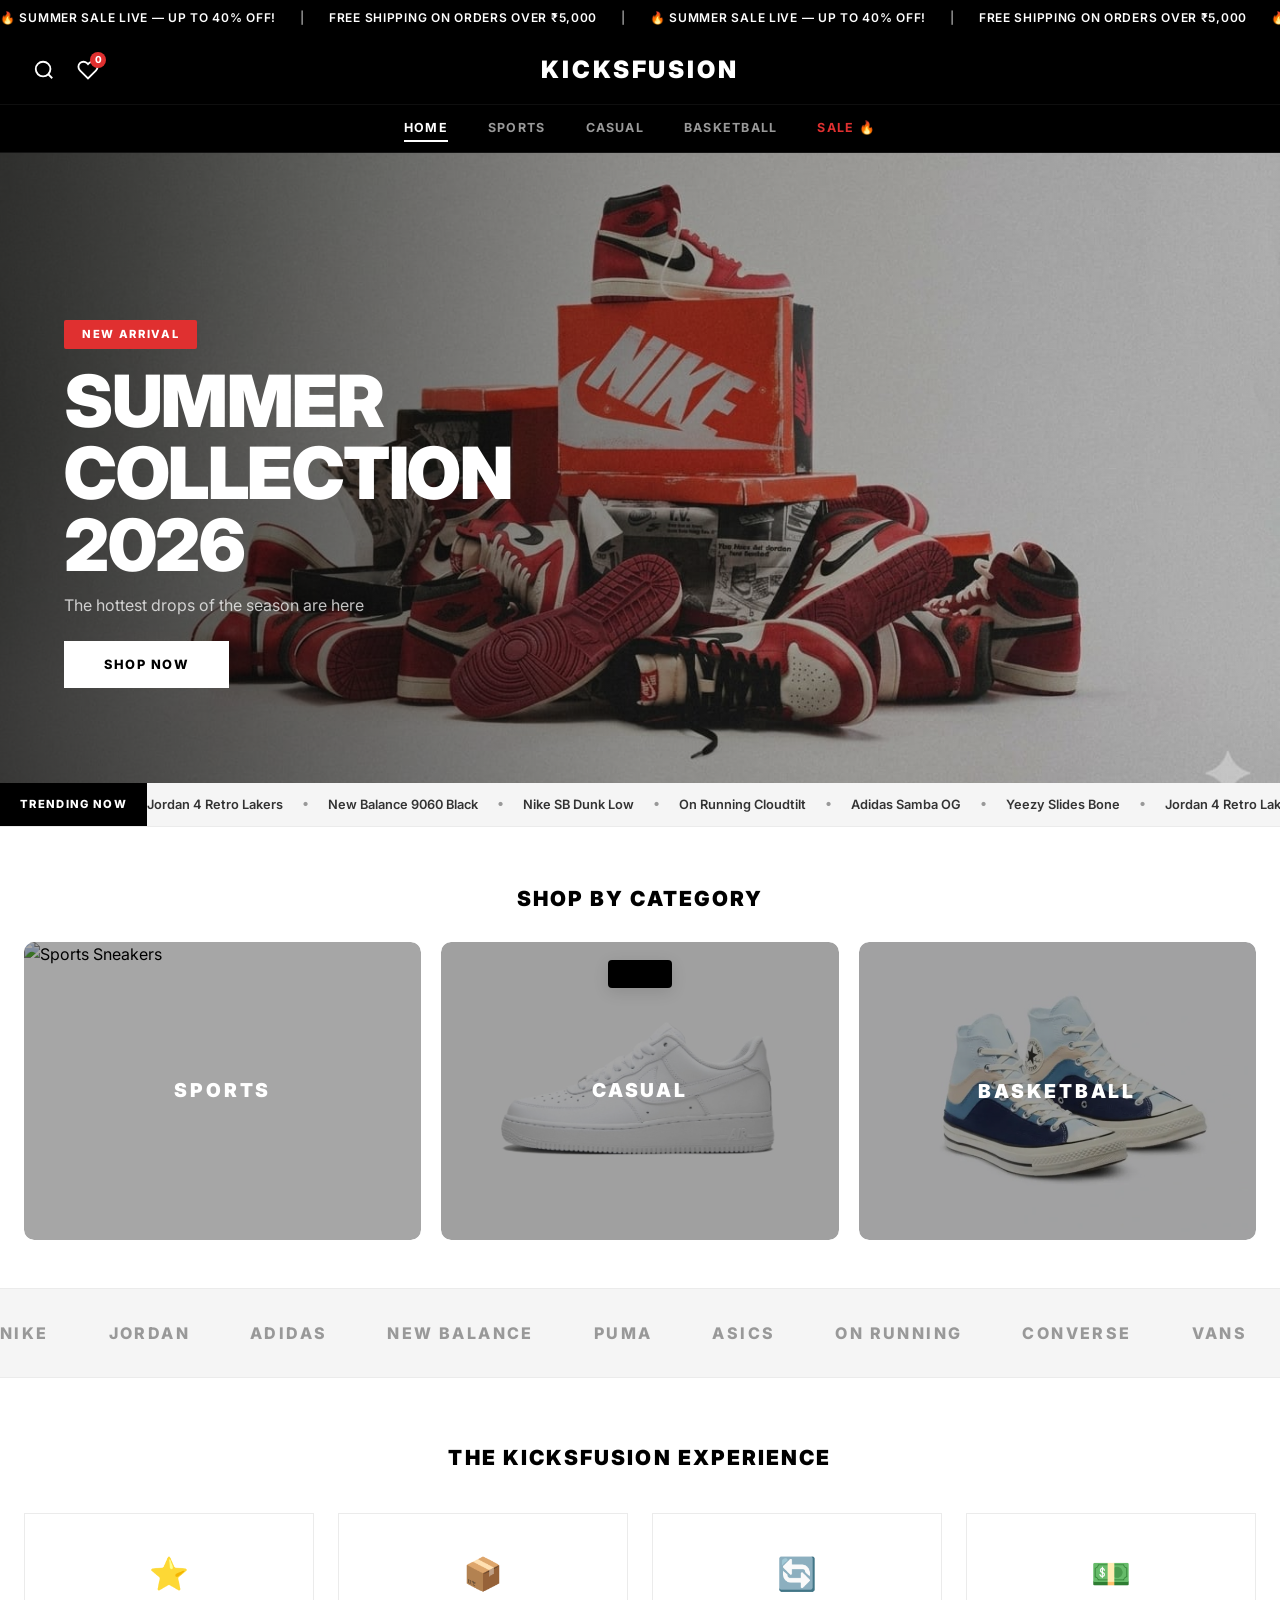
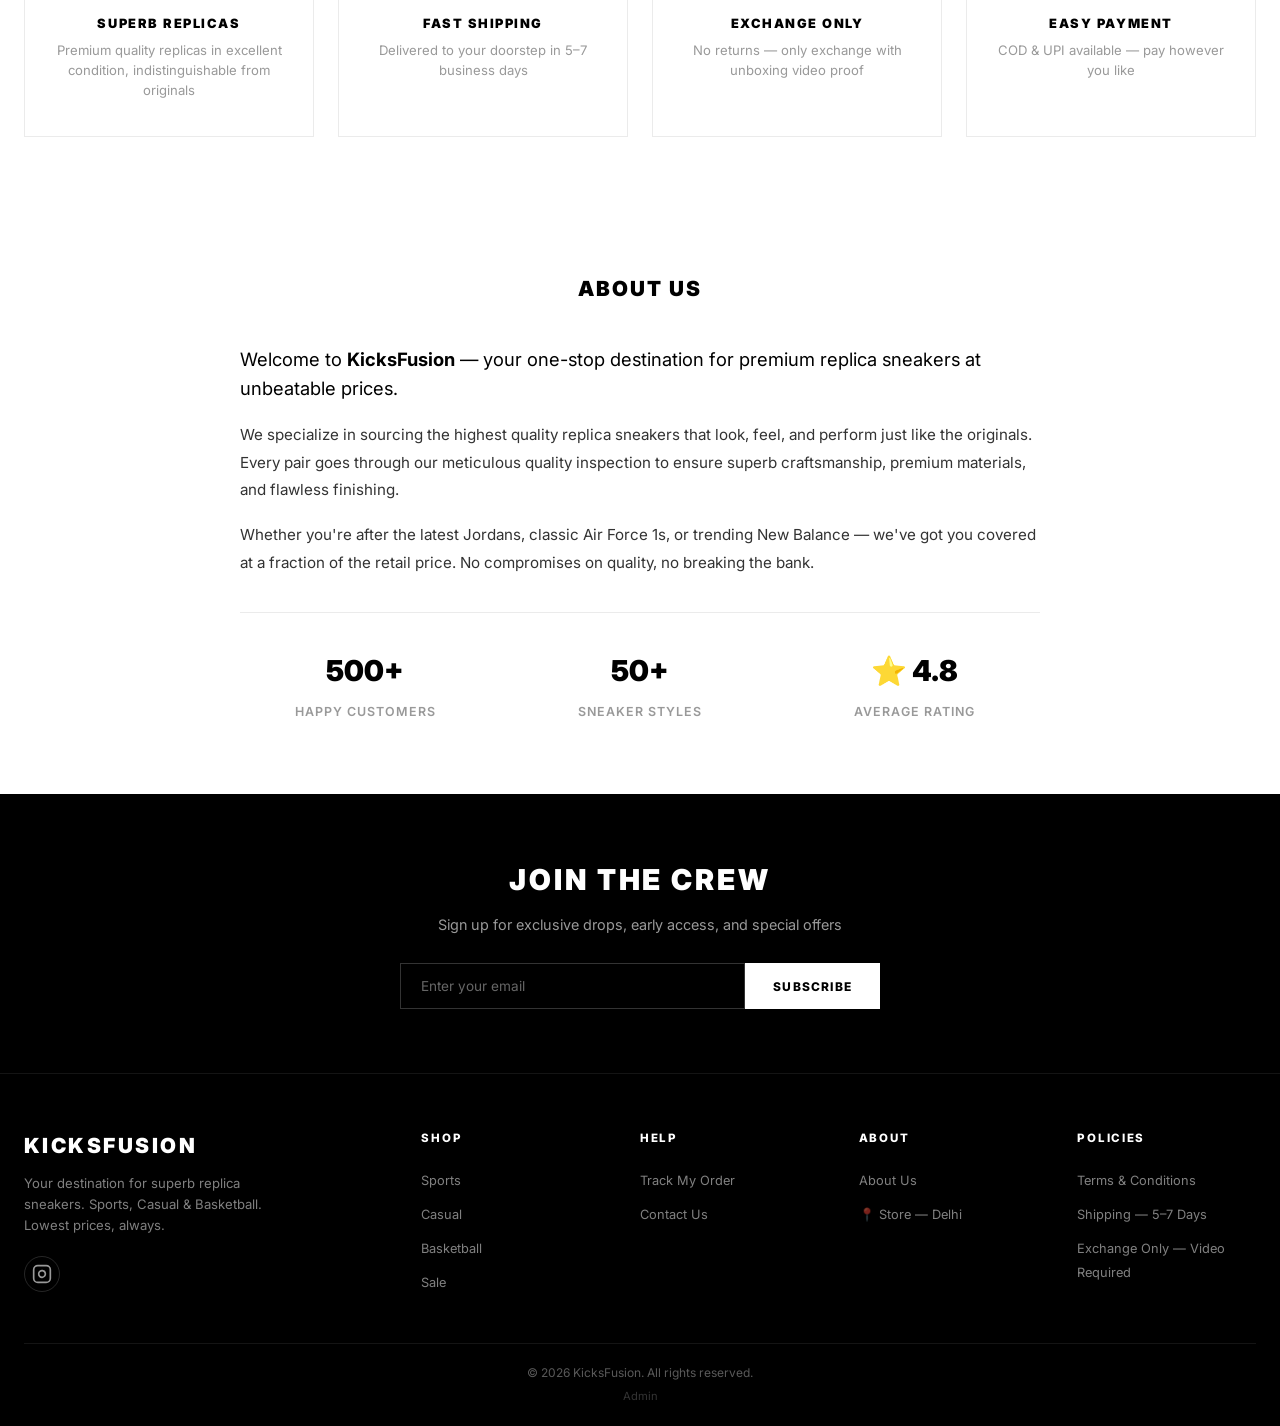
==== commit 0b8419cd: "Add admin dashboard, live search, remove hot picks, image clarity improvements" ====
--- a/index.html
+++ b/index.html
@@ -63,7 +63,6 @@
         <a href="category.html?cat=sports" class="nav-link">SPORTS</a>
         <a href="category.html?cat=casual" class="nav-link">CASUAL</a>
         <a href="category.html?cat=basketball" class="nav-link">BASKETBALL</a>
-        <a href="category.html?cat=hot-picks" class="nav-link">HOT PICKS</a>
         <a href="category.html?cat=sale" class="nav-link sale-link">SALE 🔥</a>
       </div>
     </div>
@@ -82,7 +81,6 @@
       <a href="category.html?cat=sports">SPORTS</a>
       <a href="category.html?cat=casual">CASUAL</a>
       <a href="category.html?cat=basketball">BASKETBALL</a>
-      <a href="category.html?cat=hot-picks">HOT PICKS</a>
       <a href="category.html?cat=sale" class="sale-link">SALE 🔥</a>
     </div>
   </div>
@@ -96,14 +94,14 @@
         <svg width="24" height="24" viewBox="0 0 24 24" fill="none" stroke="currentColor" stroke-width="2"><line x1="18" y1="6" x2="6" y2="18"/><line x1="6" y1="6" x2="18" y2="18"/></svg>
       </button>
     </div>
-    <div class="search-suggestions">
-      <span class="search-tag">Jordan 1</span>
+    <div class="search-suggestions" id="search-suggestions">
+      <span class="search-tag">Nike</span>
+      <span class="search-tag">Converse</span>
       <span class="search-tag">Dunks</span>
-      <span class="search-tag">New Balance 550</span>
-      <span class="search-tag">Yeezy</span>
       <span class="search-tag">Air Force 1</span>
-      <span class="search-tag">On Running</span>
-    </div>
+      <span class="search-tag">Jordan</span>
+    </div>
+    <div class="search-results" id="search-results"></div>
   </div>
 
   <!-- ========== HERO CAROUSEL ========== -->
@@ -168,7 +166,7 @@
         <div class="cat-label">CASUAL</div>
       </a>
       <a href="category.html?cat=basketball" class="cat-block cat-animate" id="cat-basketball">
-        <img src="https://images.unsplash.com/photo-1600185365926-3a2ce3cdb9eb?w=600&q=80" alt="Basketball Sneakers" loading="lazy"/>
+        <img src="converse_ltd_5.jpg" alt="Basketball Sneakers" loading="lazy"/>
         <div class="cat-label">BASKETBALL</div>
       </a>
     </div>
@@ -275,7 +273,6 @@
             <li><a href="category.html?cat=sports">Sports</a></li>
             <li><a href="category.html?cat=casual">Casual</a></li>
             <li><a href="category.html?cat=basketball">Basketball</a></li>
-            <li><a href="category.html?cat=hot-picks">Hot Picks</a></li>
             <li><a href="category.html?cat=sale">Sale</a></li>
           </ul>
         </div>
@@ -305,6 +302,7 @@
       </div>
       <div class="footer-bottom">
         <p>© 2026 KicksFusion. All rights reserved.</p>
+        <a href="admin.html" style="font-size:0.7rem;color:rgba(255,255,255,0.2);margin-top:4px;display:inline-block;">Admin</a>
       </div>
     </div>
   </footer>
--- a/style.css
+++ b/style.css
@@ -382,6 +382,66 @@
   color: var(--white);
 }
 
+.search-results {
+  max-width: 700px;
+  margin: 20px auto 0;
+  display: grid;
+  grid-template-columns: repeat(auto-fill, minmax(140px, 1fr));
+  gap: 14px;
+  max-height: 50vh;
+  overflow-y: auto;
+}
+.search-results::-webkit-scrollbar { width: 4px; }
+.search-results::-webkit-scrollbar-thumb { background: var(--light-grey); border-radius: 4px; }
+
+.search-result-card {
+  text-decoration: none;
+  color: inherit;
+  background: var(--white);
+  border-radius: 10px;
+  overflow: hidden;
+  transition: transform 0.2s, box-shadow 0.2s;
+}
+.search-result-card:hover {
+  transform: translateY(-3px);
+  box-shadow: 0 8px 20px rgba(0,0,0,0.12);
+}
+.search-result-img {
+  aspect-ratio: 1;
+  overflow: hidden;
+  background: var(--off-white);
+}
+.search-result-img img {
+  width: 100%; height: 100%;
+  object-fit: cover;
+  image-rendering: -webkit-optimize-contrast;
+}
+.search-result-info {
+  padding: 10px 12px;
+}
+.search-result-name {
+  font-size: 0.72rem;
+  font-weight: 800;
+  text-transform: uppercase;
+  letter-spacing: 0.02em;
+  line-height: 1.3;
+  margin-bottom: 4px;
+  white-space: nowrap;
+  overflow: hidden;
+  text-overflow: ellipsis;
+}
+.search-result-price {
+  font-size: 0.8rem;
+  font-weight: 900;
+}
+.search-no-results {
+  grid-column: 1 / -1;
+  text-align: center;
+  padding: 30px;
+  color: var(--mid-grey);
+  font-size: 0.9rem;
+}
+
 /* ============================================
    HERO CAROUSEL
    ============================================ */
@@ -399,6 +459,8 @@
   width: 100%;
   height: 100%;
   position: relative;
+  user-select: none;
+  touch-action: pan-y;
 }
 
 .carousel-slide {
@@ -731,6 +793,9 @@
   height: 100%;
   object-fit: cover;
   transition: transform 0.4s ease;
+  image-rendering: -webkit-optimize-contrast;
+  -webkit-backface-visibility: hidden;
+  backface-visibility: hidden;
 }
 
 .product-card:hover .product-card-image img { transform: scale(1.05); }
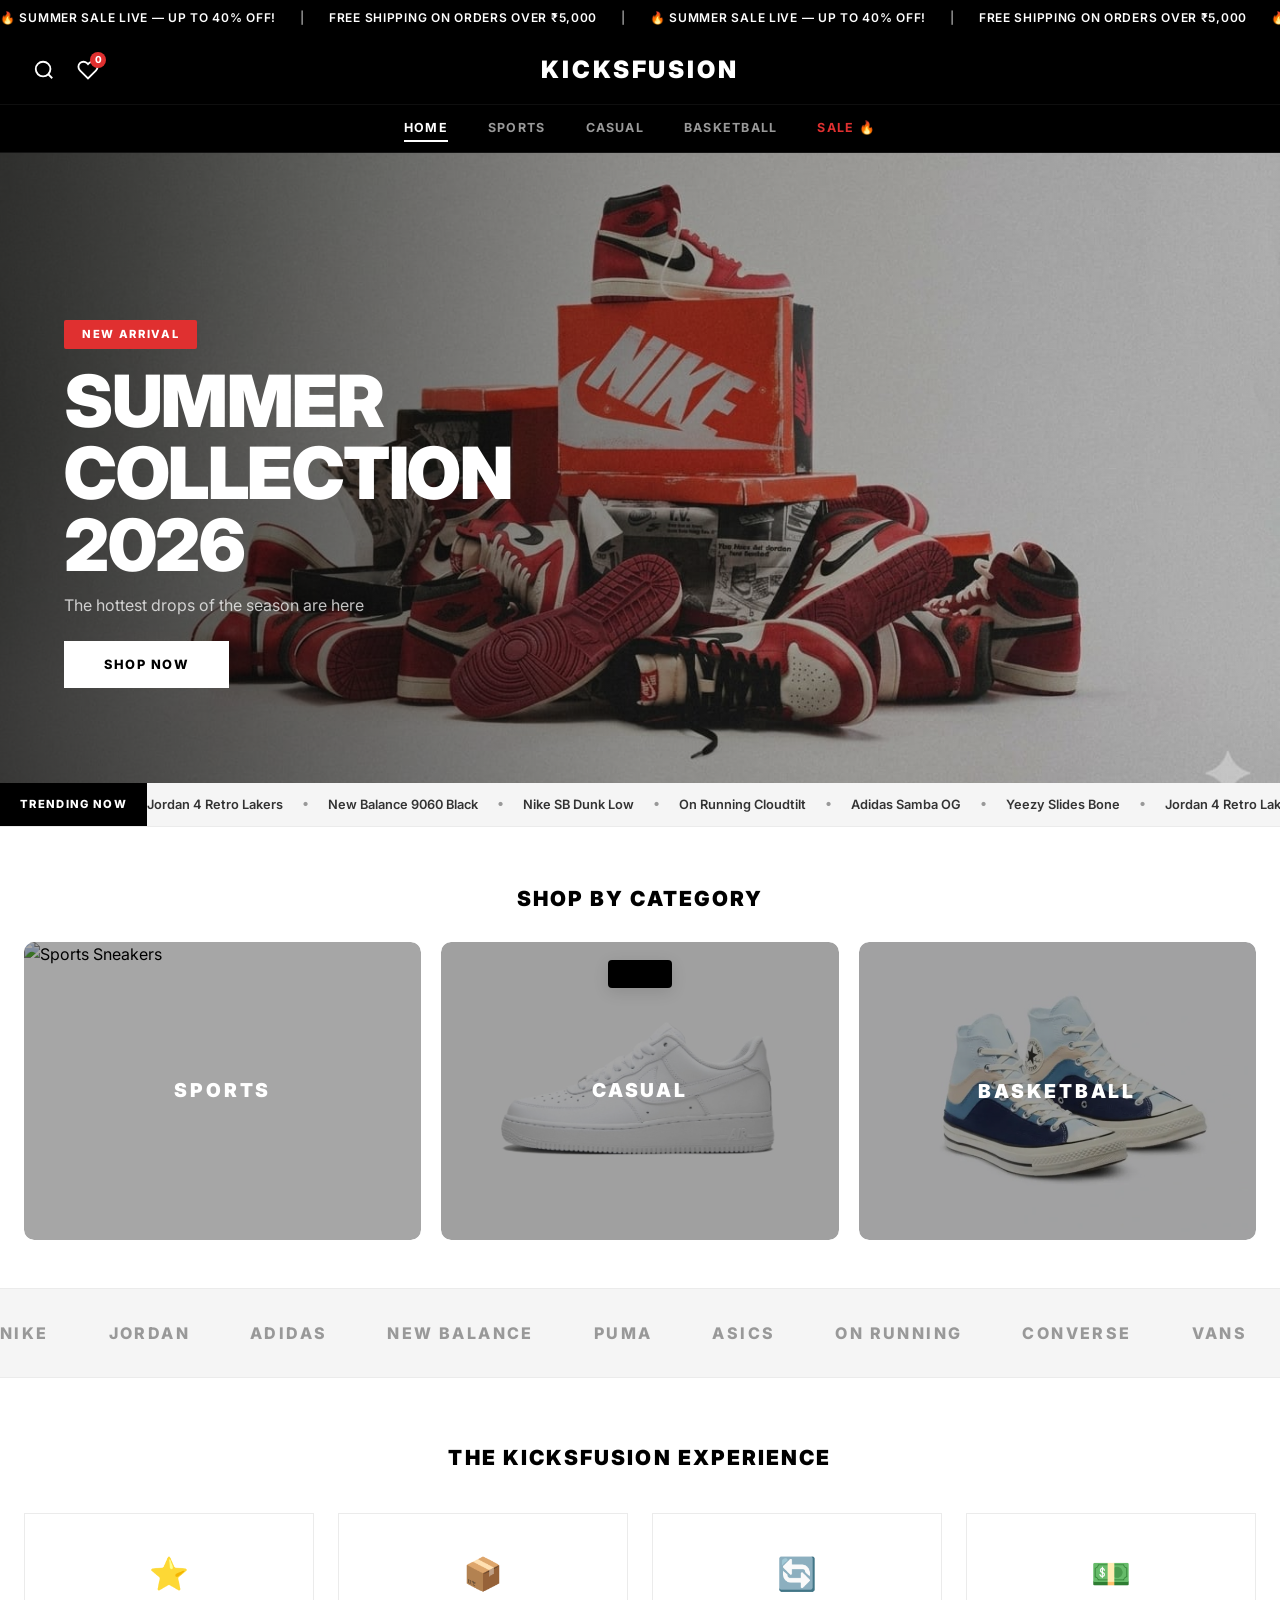
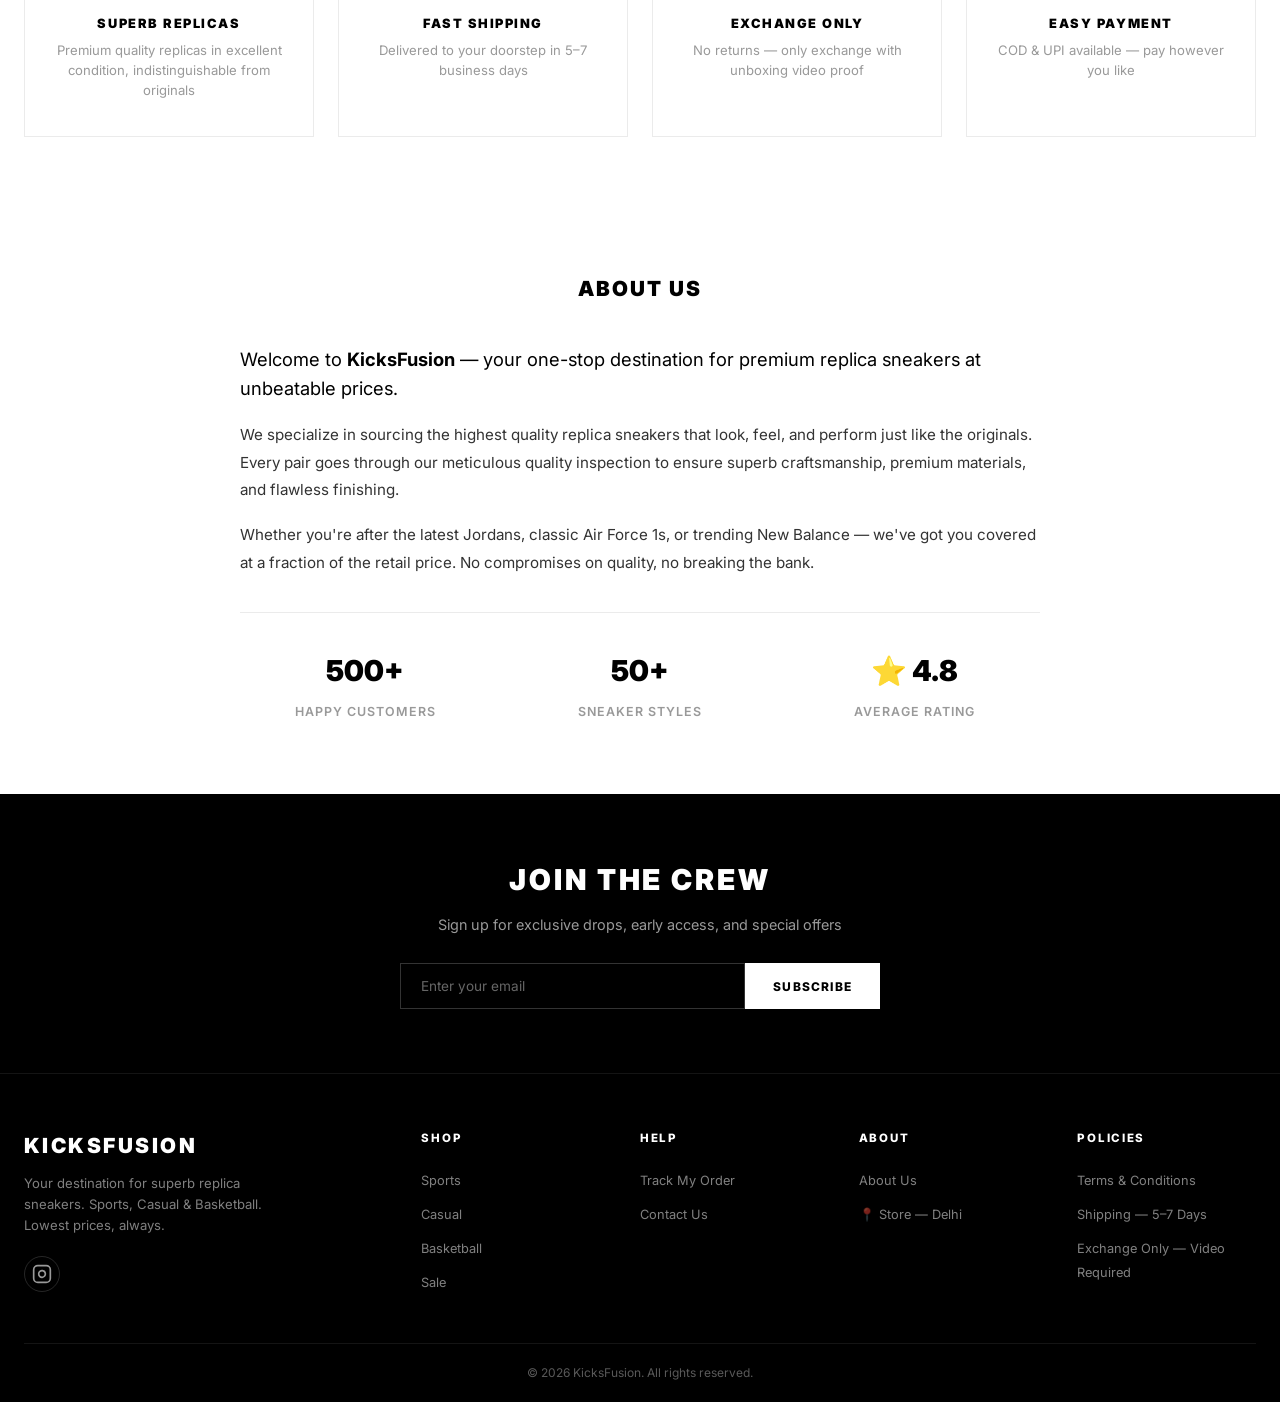
==== commit d8eb39e5: "Remove admin dashboard, keep all products as built-in" ====
--- a/index.html
+++ b/index.html
@@ -302,7 +302,7 @@
       </div>
       <div class="footer-bottom">
         <p>© 2026 KicksFusion. All rights reserved.</p>
-        <a href="admin.html" style="font-size:0.7rem;color:rgba(255,255,255,0.2);margin-top:4px;display:inline-block;">Admin</a>
+
       </div>
     </div>
   </footer>
